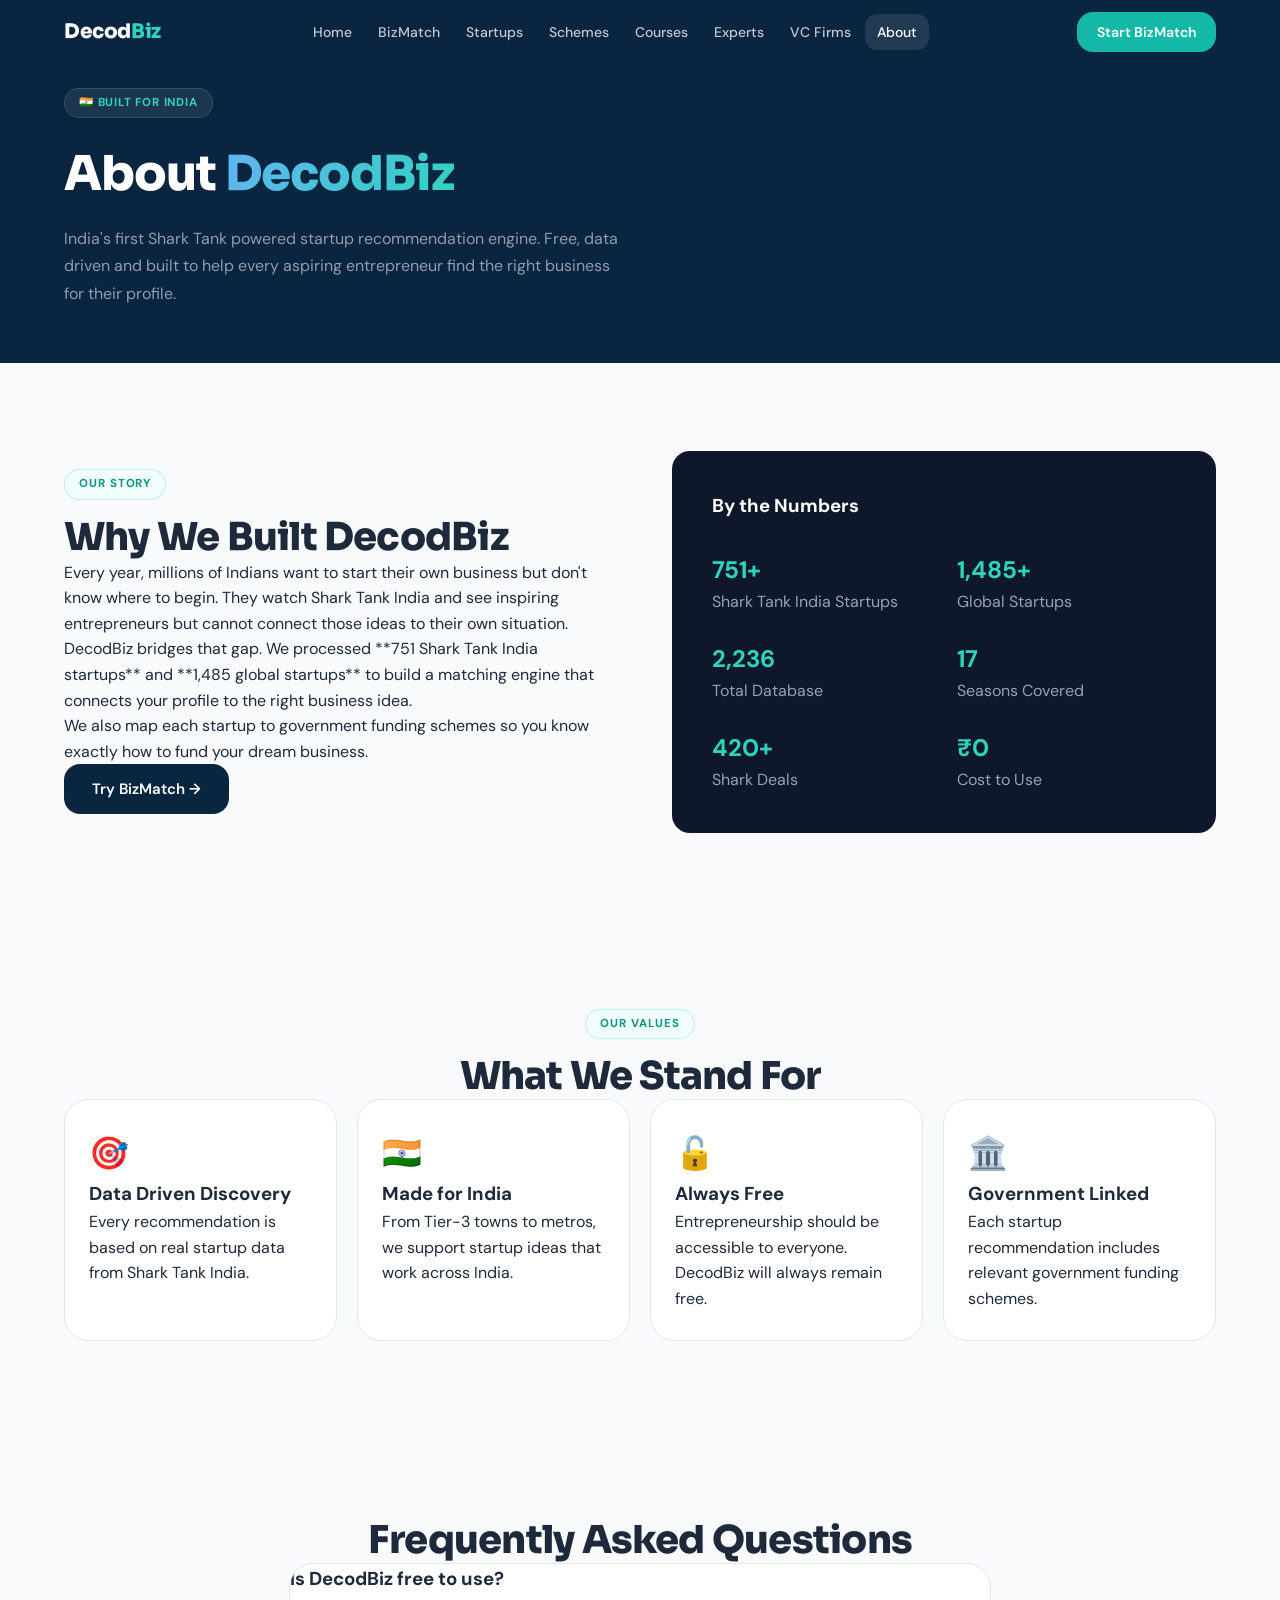
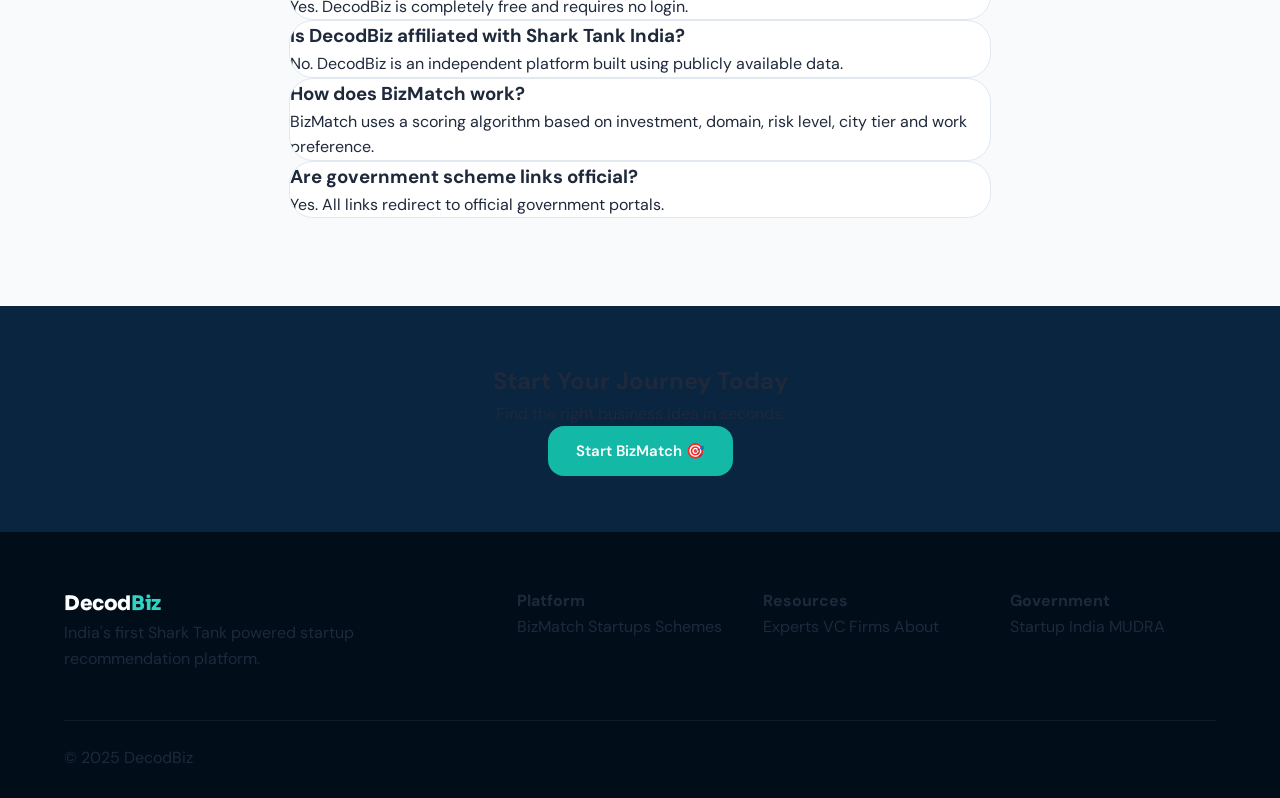
==== about.html @ 865d793d "Initial commit _ DecodBiz Project" ====
<!DOCTYPE html>
<html lang="en">
<head>
<meta charset="UTF-8">
<meta name="viewport" content="width=device-width, initial-scale=1.0">

<title>About DecodBiz</title>

<link rel="stylesheet" href="css/style.css">

</head>

<body>

<div id="loading-overlay" class="loading-overlay">
<div class="spinner"></div>
<div class="loading-text">Loading…</div>
</div>


<!-- NAVBAR -->

<nav id="navbar">

<div class="container nav-inner">

<a href="index.html" class="nav-logo font-display">Decod<span>Biz</span></a>

<div class="nav-links">
<a href="index.html" class="nav-link">Home</a>
<a href="bizmatch.html" class="nav-link">BizMatch</a>
<a href="startups.html" class="nav-link">Startups</a>
<a href="schemes.html" class="nav-link">Schemes</a>
<a href="courses.html" class="nav-link">Courses</a>
<a href="experts.html" class="nav-link">Experts</a>
<a href="vcs.html" class="nav-link">VC Firms</a>
<a href="about.html" class="nav-link active">About</a>
</div>

<div class="nav-cta">
<a href="bizmatch.html" class="btn btn-primary">Start BizMatch</a>
</div>

<button class="hamburger" aria-label="Menu">
<span></span>
<span></span>
<span></span>
</button>

</div>

</nav>


<!-- MOBILE MENU -->

<div id="mobile-menu" class="mobile-menu">

<a href="index.html" class="nav-link">Home</a>
<a href="bizmatch.html" class="nav-link">BizMatch</a>
<a href="startups.html" class="nav-link">Startups</a>
<a href="schemes.html" class="nav-link">Schemes</a>
<a href="courses.html" class="nav-link">Courses</a>
<a href="experts.html" class="nav-link">Experts</a>
<a href="vcs.html" class="nav-link">VC Firms</a>
<a href="about.html" class="nav-link active">About</a>

<a href="bizmatch.html" class="btn btn-primary" style="margin-top:8px">
Start BizMatch →
</a>

</div>


<!-- HERO -->

<section class="page-hero">

<div class="container">

<div class="page-hero-pill">🇮🇳 Built for India</div>

<h1 class="page-hero-title">
About <span class="gradient-text">DecodBiz</span>
</h1>

<p class="page-hero-sub">

India's first Shark Tank powered startup recommendation engine.
Free, data driven and built to help every aspiring entrepreneur
find the right business for their profile.

</p>

</div>

</section>



<!-- STORY -->

<section class="section">

<div class="container">

<div style="display:grid;grid-template-columns:1fr 1fr;gap:64px;align-items:center">

<div>

<div class="section-label">Our Story</div>

<h2 class="h2">Why We Built DecodBiz</h2>

<p>

Every year, millions of Indians want to start their own business but
don't know where to begin.

They watch Shark Tank India and see inspiring entrepreneurs
but cannot connect those ideas to their own situation.

</p>

<p>

DecodBiz bridges that gap.

We processed **751 Shark Tank India startups** and **1,485 global startups**
to build a matching engine that connects your profile to the
right business idea.

</p>

<p>

We also map each startup to government funding schemes so you
know exactly how to fund your dream business.

</p>

<a href="bizmatch.html" class="btn btn-navy">
Try BizMatch →
</a>

</div>



<!-- NUMBERS -->

<div style="background:#0f172a;border-radius:18px;padding:40px">

<h3 style="color:white;margin-bottom:30px">By the Numbers</h3>

<div style="display:grid;grid-template-columns:1fr 1fr;gap:25px">

<div>
<h2 style="color:#2dd4bf">751+</h2>
<p style="color:#94a3b8">Shark Tank India Startups</p>
</div>

<div>
<h2 style="color:#2dd4bf">1,485+</h2>
<p style="color:#94a3b8">Global Startups</p>
</div>

<div>
<h2 style="color:#2dd4bf">2,236</h2>
<p style="color:#94a3b8">Total Database</p>
</div>

<div>
<h2 style="color:#2dd4bf">17</h2>
<p style="color:#94a3b8">Seasons Covered</p>
</div>

<div>
<h2 style="color:#2dd4bf">420+</h2>
<p style="color:#94a3b8">Shark Deals</p>
</div>

<div>
<h2 style="color:#2dd4bf">₹0</h2>
<p style="color:#94a3b8">Cost to Use</p>
</div>

</div>

</div>

</div>

</div>

</section>



<!-- VALUES -->

<section class="section" style="background:#f8fafc">

<div class="container">

<div class="text-center">

<div class="section-label">Our Values</div>

<h2 class="h2">What We Stand For</h2>

</div>

<div class="cards-grid-4">


<div class="step-card">

<div style="font-size:2rem">🎯</div>

<h3>Data Driven Discovery</h3>

<p>
Every recommendation is based on real startup data from Shark Tank India.
</p>

</div>


<div class="step-card">

<div style="font-size:2rem">🇮🇳</div>

<h3>Made for India</h3>

<p>
From Tier-3 towns to metros, we support startup ideas that work across India.
</p>

</div>


<div class="step-card">

<div style="font-size:2rem">🔓</div>

<h3>Always Free</h3>

<p>
Entrepreneurship should be accessible to everyone.
DecodBiz will always remain free.
</p>

</div>


<div class="step-card">

<div style="font-size:2rem">🏛️</div>

<h3>Government Linked</h3>

<p>
Each startup recommendation includes relevant government funding schemes.
</p>

</div>


</div>

</div>

</section>



<!-- FAQ -->

<section class="section">

<div class="container" style="max-width:750px">

<h2 class="h2 text-center">Frequently Asked Questions</h2>


<div class="card">

<h3>Is DecodBiz free to use?</h3>

<p>
Yes. DecodBiz is completely free and requires no login.
</p>

</div>


<div class="card">

<h3>Is DecodBiz affiliated with Shark Tank India?</h3>

<p>
No. DecodBiz is an independent platform built using publicly available data.
</p>

</div>


<div class="card">

<h3>How does BizMatch work?</h3>

<p>
BizMatch uses a scoring algorithm based on investment,
domain, risk level, city tier and work preference.
</p>

</div>


<div class="card">

<h3>Are government scheme links official?</h3>

<p>
Yes. All links redirect to official government portals.
</p>

</div>


</div>

</section>



<!-- CTA -->

<section class="section-sm section-dark">

<div class="container text-center">

<h2>Start Your Journey Today</h2>

<p>Find the right business idea in seconds.</p>

<a href="bizmatch.html" class="btn btn-primary">
Start BizMatch 🎯
</a>

</div>

</section>



<!-- FOOTER -->

<footer>

<div class="container">

<div class="footer-grid">

<div>

<h3 class="nav-logo">Decod<span>Biz</span></h3>

<p>India's first Shark Tank powered startup recommendation platform.</p>

</div>


<div>

<h4>Platform</h4>

<a href="bizmatch.html">BizMatch</a>

<a href="startups.html">Startups</a>

<a href="schemes.html">Schemes</a>

</div>


<div>

<h4>Resources</h4>

<a href="experts.html">Experts</a>

<a href="vcs.html">VC Firms</a>

<a href="about.html">About</a>

</div>


<div>

<h4>Government</h4>

<a href="https://startupindia.gov.in" target="_blank">Startup India</a>

<a href="https://mudra.org.in" target="_blank">MUDRA</a>

</div>

</div>

<div class="footer-bottom">

© 2025 DecodBiz

</div>

</div>

</footer>


<script src="data/all_startups.js"></script>
<script src="js/ui.js"></script>

<script>

document.addEventListener("DOMContentLoaded", function(){

if(typeof hideLoader === "function"){
hideLoader();
}

})

</script>

</body>
</html>
---- css/style.css ----
/* ============================================================
   DecodBiz — Complete Design System
   Fintech-inspired: Deep Blue + Teal + White
   Font: Sora (display) + DM Sans (body)
   ============================================================ */

@import url('https://fonts.googleapis.com/css2?family=Sora:wght@300;400;500;600;700;800&family=DM+Sans:ital,opsz,wght@0,9..40,300;0,9..40,400;0,9..40,500;0,9..40,600;1,9..40,400&display=swap');

/* ── Reset ── */
*, *::before, *::after { box-sizing: border-box; margin: 0; padding: 0; }
html { scroll-behavior: smooth; font-size: 16px; }
body { font-family: 'DM Sans', sans-serif; background: #f8fafc; color: #1e293b; overflow-x: hidden; line-height: 1.6; }
img { max-width: 100%; display: block; }
a { text-decoration: none; color: inherit; }
button { cursor: pointer; border: none; background: none; font-family: inherit; }
input, select, textarea { font-family: inherit; }
ul { list-style: none; }

/* ── CSS Variables ── */
:root {
  --navy-950: #020d1a;
  --navy-900: #0A2540;
  --navy-800: #0d2e4d;
  --navy-700: #0f3d6e;
  --navy-600: #1a5294;
  --teal-600: #0d9488;
  --teal-500: #14b8a6;
  --teal-400: #2dd4bf;
  --teal-50:  #f0fdfa;
  --white: #ffffff;
  --slate-50:  #f8fafc;
  --slate-100: #f1f5f9;
  --slate-200: #e2e8f0;
  --slate-300: #cbd5e1;
  --slate-400: #94a3b8;
  --slate-500: #64748b;
  --slate-600: #475569;
  --slate-700: #334155;
  --slate-800: #1e293b;
  --emerald-50:  #ecfdf5;
  --emerald-100: #d1fae5;
  --emerald-600: #059669;
  --emerald-700: #047857;
  --amber-50:  #fffbeb;
  --amber-600: #d97706;
  --red-50:    #fef2f2;
  --red-600:   #dc2626;
  --blue-50:   #eff6ff;
  --blue-600:  #2563eb;
  --radius-sm: 8px;
  --radius-md: 12px;
  --radius-lg: 16px;
  --radius-xl: 20px;
  --radius-2xl: 24px;
  --radius-full: 9999px;
  --shadow-sm:   0 1px 3px rgba(10,37,64,.06), 0 1px 2px rgba(10,37,64,.04);
  --shadow-md:   0 4px 16px rgba(10,37,64,.08), 0 2px 6px rgba(10,37,64,.05);
  --shadow-lg:   0 12px 40px rgba(10,37,64,.12), 0 4px 16px rgba(10,37,64,.07);
  --shadow-blue: 0 8px 32px rgba(10,37,64,.30);
  --shadow-teal: 0 8px 32px rgba(20,184,166,.35);
  --transition: all 0.25s cubic-bezier(0.4,0,0.2,1);
}

/* ── Scrollbar ── */
::-webkit-scrollbar { width: 5px; }
::-webkit-scrollbar-track { background: var(--slate-100); }
::-webkit-scrollbar-thumb { background: var(--navy-900); border-radius: var(--radius-full); }
::selection { background: var(--teal-400); color: var(--white); }

/* ── Utility ── */
.container { max-width: 1200px; margin: 0 auto; padding: 0 24px; }
.section { padding: 88px 0; }
.section-sm { padding: 56px 0; }
.text-center { text-align: center; }
.font-display { font-family: 'Sora', sans-serif; }
.visually-hidden { position: absolute; width: 1px; height: 1px; overflow: hidden; clip: rect(0,0,0,0); }

/* ── Gradient text ── */
.gradient-text {
  background: linear-gradient(135deg, #64b3f4, var(--teal-400));
  -webkit-background-clip: text;
  -webkit-text-fill-color: transparent;
  background-clip: text;
}

/* ── Glass ── */
.glass {
  background: rgba(255,255,255,.08);
  backdrop-filter: blur(12px);
  -webkit-backdrop-filter: blur(12px);
  border: 1px solid rgba(255,255,255,.12);
}

/* ── Section label pill ── */
.section-label {
  display: inline-flex; align-items: center; gap: 6px;
  padding: 5px 14px;
  background: var(--teal-50); color: var(--teal-600);
  border: 1px solid rgba(20,184,166,.2);
  border-radius: var(--radius-full);
  font-size: 0.72rem; font-weight: 700;
  text-transform: uppercase; letter-spacing: .08em;
  margin-bottom: 14px;
}

/* ── Typography ── */
.h1 { font-family: 'Sora', sans-serif; font-size: clamp(2.5rem, 5vw, 4rem); font-weight: 800; line-height: 1.07; letter-spacing: -.02em; }
.h2 { font-family: 'Sora', sans-serif; font-size: clamp(1.75rem, 3vw, 2.5rem); font-weight: 800; line-height: 1.2; letter-spacing: -.02em; }
.h3 { font-family: 'Sora', sans-serif; font-size: 1.25rem; font-weight: 700; line-height: 1.3; }
.body-lg { font-size: 1.0625rem; line-height: 1.7; color: var(--slate-500); }
.body-sm { font-size: 0.875rem; line-height: 1.6; color: var(--slate-500); }

/* ── Buttons ── */
.btn { display: inline-flex; align-items: center; justify-content: center; gap: 8px; padding: 13px 28px; border-radius: var(--radius-lg); font-size: 0.9375rem; font-weight: 600; transition: var(--transition); white-space: nowrap; }
.btn-primary { background: var(--teal-500); color: var(--white); }
.btn-primary:hover { background: var(--teal-400); transform: translateY(-2px); box-shadow: var(--shadow-teal); }
.btn-navy { background: var(--navy-900); color: var(--white); }
.btn-navy:hover { background: var(--navy-700); transform: translateY(-2px); box-shadow: var(--shadow-blue); }
.btn-outline { background: transparent; color: var(--navy-900); border: 2px solid var(--slate-200); }
.btn-outline:hover { background: var(--slate-50); border-color: var(--slate-300); }
.btn-sm { padding: 9px 18px; font-size: 0.8125rem; border-radius: var(--radius-md); }
.btn-glass { background: rgba(255,255,255,.12); color: var(--white); border: 1px solid rgba(255,255,255,.2); }
.btn-glass:hover { background: rgba(255,255,255,.2); transform: translateY(-1px); }

/* ── Badge ── */
.badge { display: inline-flex; align-items: center; padding: 3px 9px; border-radius: var(--radius-full); font-size: 0.72rem; font-weight: 700; border: 1px solid transparent; }
.badge-low    { background: var(--emerald-50); color: var(--emerald-700); border-color: var(--emerald-100); }
.badge-medium { background: var(--amber-50); color: var(--amber-600); border-color: #fde68a; }
.badge-high   { background: var(--red-50); color: var(--red-600); border-color: #fecaca; }
.badge-deal   { background: var(--emerald-100); color: var(--emerald-700); border-color: var(--emerald-100); }
.badge-nodeal { background: var(--red-50); color: var(--red-600); border-color: #fecaca; }
.badge-domain { background: var(--blue-50); color: var(--blue-600); border-color: #bfdbfe; }
.badge-ghost  { background: rgba(255,255,255,.1); color: rgba(255,255,255,.85); border-color: rgba(255,255,255,.15); }

/* ── Cards ── */
.card { background: var(--white); border: 1px solid var(--slate-200); border-radius: var(--radius-2xl); overflow: hidden; transition: var(--transition); }
.card:hover { box-shadow: var(--shadow-lg); transform: translateY(-4px); }
.card-navy { background: var(--navy-900); border-color: rgba(255,255,255,.08); }
.card-p { padding: 24px; }
.card-p-lg { padding: 32px; }

/* ── Startup Logo avatar ── */
.startup-logo {
  flex-shrink: 0;
  display: flex; align-items: center; justify-content: center;
  font-family: 'Sora', sans-serif; font-weight: 800; color: var(--white);
  border-radius: var(--radius-lg);
}

/* ── Score ring ── */
.score-ring {
  position: relative; border-radius: 50%;
  display: flex; align-items: center; justify-content: center;
}
.score-ring-inner {
  border-radius: 50%; display: flex; flex-direction: column;
  align-items: center; justify-content: center;
  background: rgba(10,37,64,.88);
}
.score-value { font-family: 'Sora', sans-serif; font-weight: 800; color: var(--white); }
.score-label { font-size: 0.6rem; text-transform: uppercase; letter-spacing: .06em; color: rgba(255,255,255,.5); }

/* ── Skeleton ── */
.skeleton {
  background: linear-gradient(90deg, var(--slate-100) 25%, var(--slate-200) 50%, var(--slate-100) 75%);
  background-size: 400% 100%;
  animation: shimmer 1.4s ease infinite;
  border-radius: var(--radius-md);
}
@keyframes shimmer { 0% { background-position: 100% 0 } 100% { background-position: -100% 0 } }

/* ────────────────────────────────────────────────────────────
   NAVBAR
──────────────────────────────────────────────────────────── */
#navbar {
  position: fixed; top: 0; left: 0; right: 0; z-index: 1000;
  height: 64px;
  transition: var(--transition);
}
#navbar.scrolled {
  background: rgba(255,255,255,.96);
  backdrop-filter: blur(16px);
  box-shadow: 0 1px 0 var(--slate-200);
}
#navbar .nav-inner {
  height: 64px;
  display: flex; align-items: center; justify-content: space-between;
}
.nav-logo {
  font-family: 'Sora', sans-serif; font-weight: 800; font-size: 1.25rem;
  color: var(--white); letter-spacing: -.02em;
}
#navbar.scrolled .nav-logo { color: var(--navy-900); }
.nav-logo span { color: var(--teal-400); }
#navbar.scrolled .nav-logo span { color: var(--teal-500); }

.nav-links { display: flex; align-items: center; gap: 2px; }
.nav-link {
  padding: 7px 12px; border-radius: var(--radius-md);
  font-size: 0.875rem; font-weight: 500;
  color: rgba(255,255,255,.75); transition: var(--transition);
}
.nav-link:hover, .nav-link.active { color: var(--white); background: rgba(255,255,255,.1); }
#navbar.scrolled .nav-link { color: var(--slate-600); }
#navbar.scrolled .nav-link:hover, #navbar.scrolled .nav-link.active { color: var(--navy-900); background: var(--slate-100); }
#navbar.scrolled .nav-link.active { color: var(--teal-600); background: var(--teal-50); }

.nav-cta { margin-left: 8px; }
.nav-cta .btn { padding: 9px 20px; font-size: 0.875rem; }

.hamburger { display: none; flex-direction: column; gap: 5px; padding: 8px; cursor: pointer; }
.hamburger span { display: block; width: 22px; height: 2px; background: var(--white); border-radius: 2px; transition: var(--transition); }
#navbar.scrolled .hamburger span { background: var(--navy-900); }

.mobile-menu {
  display: none; position: fixed; top: 64px; left: 0; right: 0;
  background: var(--white); border-bottom: 1px solid var(--slate-200);
  padding: 12px 16px 16px; z-index: 999;
  box-shadow: var(--shadow-lg);
}
.mobile-menu.open { display: block; }
.mobile-menu .nav-link { display: block; color: var(--slate-700); padding: 10px 12px; margin-bottom: 2px; }
.mobile-menu .nav-link:hover { background: var(--slate-50); color: var(--navy-900); }
.mobile-menu .btn { width: 100%; margin-top: 8px; justify-content: center; }

/* ────────────────────────────────────────────────────────────
   HERO
──────────────────────────────────────────────────────────── */
.hero {
  min-height: 100vh;
  background: var(--navy-900);
  display: flex; align-items: center;
  position: relative; overflow: hidden;
  padding-top: 64px;
}
.hero-grid {
  position: absolute; inset: 0;
  background-image:
    linear-gradient(rgba(255,255,255,.025) 1px, transparent 1px),
    linear-gradient(90deg, rgba(255,255,255,.025) 1px, transparent 1px);
  background-size: 56px 56px;
}
.hero-glow-1 {
  position: absolute; top: 25%; right: 15%;
  width: 480px; height: 480px;
  background: radial-gradient(circle, rgba(20,184,166,.12) 0%, transparent 70%);
  pointer-events: none;
}
.hero-glow-2 {
  position: absolute; bottom: 20%; left: 10%;
  width: 320px; height: 320px;
  background: radial-gradient(circle, rgba(100,179,244,.08) 0%, transparent 70%);
  pointer-events: none;
}
.hero-content { position: relative; max-width: 720px; padding: 80px 0; }
.hero-pill {
  display: inline-flex; align-items: center; gap: 8px;
  padding: 6px 16px;
  background: rgba(255,255,255,.08); border: 1px solid rgba(255,255,255,.12);
  border-radius: var(--radius-full); color: var(--teal-400);
  font-size: 0.78rem; font-weight: 700; text-transform: uppercase; letter-spacing: .07em;
  margin-bottom: 24px;
}
.hero-title { color: var(--white); margin-bottom: 20px; }
.hero-sub { color: rgba(255,255,255,.6); font-size: 1.125rem; line-height: 1.7; margin-bottom: 36px; max-width: 520px; }
.hero-actions { display: flex; align-items: center; gap: 14px; flex-wrap: wrap; margin-bottom: 56px; }
.hero-stats { display: flex; gap: 40px; padding-top: 36px; border-top: 1px solid rgba(255,255,255,.08); flex-wrap: wrap; }
.hero-stat-num { font-family: 'Sora', sans-serif; font-weight: 800; font-size: 2rem; color: var(--white); line-height: 1; }
.hero-stat-label { font-size: 0.75rem; color: rgba(255,255,255,.45); text-transform: uppercase; letter-spacing: .07em; margin-top: 4px; }

/* ────────────────────────────────────────────────────────────
   STATS STRIP
──────────────────────────────────────────────────────────── */
.stats-strip { background: var(--navy-950); padding: 28px 0; }
.stats-strip-grid { display: grid; grid-template-columns: repeat(4, 1fr); gap: 0; }
.stats-strip-item { text-align: center; padding: 8px 0; }
.stats-strip-item + .stats-strip-item { border-left: 1px solid rgba(255,255,255,.06); }
.stat-big-num { font-family: 'Sora', sans-serif; font-weight: 800; font-size: 1.75rem; color: var(--white); }
.stat-big-label { font-size: 0.72rem; color: rgba(255,255,255,.4); text-transform: uppercase; letter-spacing: .07em; margin-top: 4px; }

/* ────────────────────────────────────────────────────────────
   HOW IT WORKS
──────────────────────────────────────────────────────────── */
.steps-grid { display: grid; grid-template-columns: repeat(4, 1fr); gap: 24px; margin-top: 56px; }
.step-card { background: var(--white); border: 1px solid var(--slate-200); border-radius: var(--radius-2xl); padding: 28px 24px; transition: var(--transition); }
.step-card:hover { box-shadow: var(--shadow-lg); transform: translateY(-4px); }
.step-num { font-family: 'Sora', sans-serif; font-weight: 800; font-size: 3rem; color: var(--slate-100); line-height: 1; margin-bottom: 16px; }
.step-icon { font-size: 1.75rem; margin-bottom: 12px; }
.step-title { font-family: 'Sora', sans-serif; font-weight: 700; font-size: 1rem; color: var(--navy-900); margin-bottom: 8px; }
.step-text { font-size: 0.875rem; color: var(--slate-500); line-height: 1.65; }

/* ────────────────────────────────────────────────────────────
   STARTUP CARDS
──────────────────────────────────────────────────────────── */
.startups-grid { display: grid; grid-template-columns: repeat(3, 1fr); gap: 20px; }
.startup-card { background: var(--white); border: 1px solid var(--slate-200); border-radius: var(--radius-2xl); overflow: hidden; display: flex; flex-direction: column; transition: var(--transition); }
.startup-card:hover { box-shadow: var(--shadow-lg); transform: translateY(-4px); border-color: var(--teal-400); }
.sc-body { padding: 20px; flex: 1; }
.sc-header { display: flex; gap: 12px; margin-bottom: 14px; }
.sc-meta { flex: 1; min-width: 0; }
.sc-name { font-family: 'Sora', sans-serif; font-weight: 700; font-size: 1rem; color: var(--navy-900); white-space: nowrap; overflow: hidden; text-overflow: ellipsis; }
.sc-city { font-size: 0.78rem; color: var(--slate-400); margin-top: 3px; }
.sc-badges { display: flex; gap: 6px; margin-top: 8px; flex-wrap: wrap; }
.sc-desc { font-size: 0.84rem; color: var(--slate-500); line-height: 1.6; display: -webkit-box; -webkit-line-clamp: 2; -webkit-box-orient: vertical; overflow: hidden; margin-bottom: 14px; }
.sc-data-grid { display: grid; grid-template-columns: 1fr 1fr; gap: 8px; padding: 12px; background: var(--slate-50); border-radius: var(--radius-lg); margin-bottom: 12px; }
.sc-data-item-label { font-size: 0.68rem; text-transform: uppercase; letter-spacing: .07em; font-weight: 600; color: var(--slate-400); margin-bottom: 2px; }
.sc-data-item-value { font-size: 0.84rem; font-weight: 600; color: var(--slate-800); }
.sc-tags { display: flex; gap: 5px; flex-wrap: wrap; }
.sc-tag { padding: 2px 7px; background: var(--slate-100); color: var(--slate-500); font-size: 0.68rem; font-weight: 600; border-radius: 5px; text-transform: uppercase; letter-spacing: .05em; }
.sc-footer { padding: 14px 20px; border-top: 1px solid var(--slate-100); display: flex; gap: 8px; }
.sc-footer .btn { flex: 1; font-size: 0.8125rem; padding: 9px 14px; }

/* ────────────────────────────────────────────────────────────
   RESULT CARDS (BizMatch)
──────────────────────────────────────────────────────────── */
.result-card { background: var(--white); border: 1px solid #dbeafe; border-radius: var(--radius-2xl); overflow: hidden; box-shadow: var(--shadow-md); margin-bottom: 20px; }
.result-card-header {
  background: linear-gradient(135deg, var(--navy-900) 0%, var(--navy-800) 100%);
  padding: 24px;
  display: flex; align-items: center; justify-content: space-between; gap: 20px; flex-wrap: wrap;
}
.result-card-info { display: flex; gap: 16px; align-items: flex-start; }
.rc-name { font-family: 'Sora', sans-serif; font-weight: 800; font-size: 1.25rem; color: var(--white); }
.rc-sub { font-size: 0.84rem; color: rgba(255,255,255,.55); margin-top: 4px; }
.rc-badges { display: flex; gap: 6px; margin-top: 8px; flex-wrap: wrap; }
.result-card-body { padding: 24px; }
.rc-data-grid { display: grid; grid-template-columns: repeat(6, 1fr); gap: 12px; padding: 16px; background: var(--slate-50); border-radius: var(--radius-xl); margin-bottom: 18px; }
.rc-data-label { font-size: 0.65rem; text-transform: uppercase; letter-spacing: .08em; font-weight: 700; color: var(--slate-400); margin-bottom: 4px; }
.rc-data-value { font-size: 0.875rem; font-weight: 600; color: var(--slate-800); }
.rc-sharks { display: flex; gap: 6px; flex-wrap: wrap; margin-bottom: 14px; align-items: center; }
.shark-chip { display: flex; align-items: center; gap: 5px; padding: 5px 10px; background: rgba(10,37,64,.06); border: 1px solid rgba(10,37,64,.08); color: var(--navy-900); font-size: 0.78rem; font-weight: 600; border-radius: var(--radius-full); }
.rc-desc { font-size: 0.875rem; color: var(--slate-600); line-height: 1.65; margin-bottom: 16px; }
.rc-why { background: #eff6ff; border: 1px solid #bfdbfe; border-radius: var(--radius-lg); padding: 14px 16px; margin-bottom: 16px; }
.rc-why-title { font-size: 0.72rem; font-weight: 700; text-transform: uppercase; letter-spacing: .07em; color: #1d4ed8; margin-bottom: 6px; }
.rc-why-text { font-size: 0.875rem; color: #1e40af; line-height: 1.6; }
.rc-reasons { display: flex; gap: 6px; flex-wrap: wrap; margin-bottom: 16px; }
.rc-reason { display: flex; align-items: center; gap: 5px; padding: 5px 10px; background: var(--teal-50); border: 1px solid rgba(20,184,166,.2); color: var(--teal-600); font-size: 0.78rem; font-weight: 500; border-radius: var(--radius-full); }
.rc-schemes-toggle { display: flex; align-items: center; justify-content: space-between; padding: 14px 16px; background: var(--slate-50); border: 1px solid var(--slate-200); border-radius: var(--radius-lg); cursor: pointer; transition: var(--transition); }
.rc-schemes-toggle:hover { background: var(--slate-100); }
.rc-schemes-toggle-title { font-size: 0.875rem; font-weight: 700; color: var(--slate-700); }
.rc-schemes-panel { padding: 16px 0 4px; }
.rc-schemes-grid { display: grid; grid-template-columns: repeat(3, 1fr); gap: 10px; }
.result-card-footer { padding: 16px 24px; border-top: 1px solid var(--slate-100); display: flex; gap: 10px; flex-wrap: wrap; }

/* ────────────────────────────────────────────────────────────
   GOVERNMENT SCHEMES
──────────────────────────────────────────────────────────── */
.schemes-grid { display: grid; grid-template-columns: repeat(3, 1fr); gap: 24px; }
.scheme-card { background: var(--white); border: 1px solid var(--slate-200); border-radius: var(--radius-2xl); padding: 28px; transition: var(--transition); display: flex; flex-direction: column; }
.scheme-card:hover { box-shadow: var(--shadow-lg); transform: translateY(-4px); border-color: var(--teal-400); }
.scheme-icon { font-size: 2.5rem; margin-bottom: 16px; }
.scheme-name { font-family: 'Sora', sans-serif; font-weight: 700; font-size: 1.125rem; color: var(--navy-900); margin-bottom: 8px; }
.scheme-amount { font-size: 0.875rem; font-weight: 700; color: var(--teal-600); margin-bottom: 10px; }
.scheme-desc { font-size: 0.875rem; color: var(--slate-500); line-height: 1.65; flex: 1; margin-bottom: 12px; }
.scheme-eligibility { font-size: 0.8rem; color: var(--slate-500); padding: 10px 12px; background: var(--slate-50); border-radius: var(--radius-md); margin-bottom: 14px; }
.scheme-benefits { margin-bottom: 18px; }
.scheme-benefit { display: flex; gap: 8px; align-items: flex-start; font-size: 0.84rem; color: var(--slate-600); margin-bottom: 6px; }
.scheme-benefit::before { content: '✓'; color: var(--teal-500); font-weight: 700; flex-shrink: 0; margin-top: 1px; }

/* compact scheme card (used in result cards) */
.scheme-card-compact { background: var(--white); border: 1px solid var(--slate-200); border-radius: var(--radius-lg); padding: 14px; transition: var(--transition); }
.scheme-card-compact:hover { border-color: var(--teal-400); box-shadow: var(--shadow-sm); }
.scc-header { display: flex; align-items: flex-start; gap: 8px; margin-bottom: 8px; }
.scc-icon { font-size: 1.25rem; flex-shrink: 0; }
.scc-name { font-size: 0.84rem; font-weight: 700; color: var(--slate-800); }
.scc-amount { font-size: 0.75rem; font-weight: 700; color: var(--teal-600); margin-top: 1px; }
.scc-desc { font-size: 0.78rem; color: var(--slate-500); line-height: 1.55; display: -webkit-box; -webkit-line-clamp: 2; -webkit-box-orient: vertical; overflow: hidden; margin-bottom: 10px; }

/* ────────────────────────────────────────────────────────────
   BIZMATCH FORM
──────────────────────────────────────────────────────────── */
.bizmatch-form { background: var(--white); border: 1px solid var(--slate-200); border-radius: var(--radius-2xl); padding: 36px; box-shadow: var(--shadow-md); max-width: 800px; margin: 0 auto; }
.form-grid { display: grid; grid-template-columns: 1fr 1fr; gap: 20px; margin-bottom: 28px; }
.form-group { display: flex; flex-direction: column; gap: 6px; }
.form-label { font-size: 0.875rem; font-weight: 600; color: var(--slate-700); }
.form-required { color: #dc2626; margin-left: 3px; }
.form-select, .form-input {
  padding: 13px 16px;
  border: 2px solid var(--slate-200);
  border-radius: var(--radius-lg);
  font-size: 0.9375rem;
  color: var(--slate-800);
  background: var(--white);
  transition: var(--transition);
  outline: none;
  -webkit-appearance: none;
  appearance: none;
  cursor: pointer;
}
.form-select {
  background-image: url("data:image/svg+xml,%3Csvg xmlns='http://www.w3.org/2000/svg' width='12' height='8' viewBox='0 0 12 8'%3E%3Cpath fill='%2394a3b8' d='M1 1l5 5 5-5'/%3E%3C/svg%3E");
  background-repeat: no-repeat;
  background-position: right 14px center;
  padding-right: 38px;
}
.form-select:focus, .form-input:focus { border-color: var(--teal-500); box-shadow: 0 0 0 3px rgba(20,184,166,.12); }
.form-submit-wrap { text-align: center; }
.btn-submit { padding: 15px 48px; font-size: 1rem; min-width: 260px; }

/* ────────────────────────────────────────────────────────────
   SEARCH + FILTERS (Startup Library)
──────────────────────────────────────────────────────────── */
.library-controls {
  position: sticky; top: 64px; z-index: 100;
  background: rgba(255,255,255,.96); backdrop-filter: blur(12px);
  border-bottom: 1px solid var(--slate-200);
  padding: 12px 0;
}
.controls-row { display: flex; gap: 10px; align-items: center; flex-wrap: wrap; }
.search-wrap { position: relative; flex: 1; min-width: 220px; }
.search-icon { position: absolute; left: 12px; top: 50%; transform: translateY(-50%); color: var(--slate-400); pointer-events: none; font-size: 0.9rem; }
.search-input {
  width: 100%; padding: 10px 10px 10px 36px;
  border: 2px solid var(--slate-200); border-radius: var(--radius-lg);
  font-size: 0.875rem; outline: none; transition: var(--transition);
}
.search-input:focus { border-color: var(--teal-500); box-shadow: 0 0 0 3px rgba(20,184,166,.1); }
.filter-select {
  padding: 9px 32px 9px 12px; font-size: 0.84rem;
  border: 2px solid var(--slate-200); border-radius: var(--radius-lg);
  outline: none; cursor: pointer; color: var(--slate-700);
  -webkit-appearance: none; appearance: none;
  background: var(--white) url("data:image/svg+xml,%3Csvg xmlns='http://www.w3.org/2000/svg' width='10' height='6' viewBox='0 0 10 6'%3E%3Cpath fill='%2394a3b8' d='M0 0l5 6 5-6z'/%3E%3C/svg%3E") no-repeat right 10px center;
  transition: var(--transition);
}
.filter-select:focus { border-color: var(--teal-500); }
.results-count { font-size: 0.84rem; color: var(--slate-500); white-space: nowrap; margin-left: auto; }

/* Pagination */
.pagination { display: flex; align-items: center; justify-content: center; gap: 6px; margin-top: 40px; flex-wrap: wrap; }
.page-btn { width: 38px; height: 38px; display: flex; align-items: center; justify-content: center; border-radius: var(--radius-md); font-size: 0.875rem; font-weight: 600; border: 2px solid var(--slate-200); color: var(--slate-600); transition: var(--transition); cursor: pointer; }
.page-btn:hover { border-color: var(--slate-300); background: var(--slate-50); }
.page-btn.active { background: var(--navy-900); color: var(--white); border-color: var(--navy-900); }
.page-btn.disabled { opacity: .35; pointer-events: none; }

/* ────────────────────────────────────────────────────────────
   COURSES / EXPERTS / VCs
──────────────────────────────────────────────────────────── */
.cards-grid { display: grid; grid-template-columns: repeat(3, 1fr); gap: 24px; }
.cards-grid-4 { display: grid; grid-template-columns: repeat(4, 1fr); gap: 20px; }
.cards-grid-2 { display: grid; grid-template-columns: repeat(2, 1fr); gap: 24px; }

.course-card { background: var(--white); border: 1px solid var(--slate-200); border-radius: var(--radius-2xl); overflow: hidden; display: flex; flex-direction: column; transition: var(--transition); }
.course-card:hover { box-shadow: var(--shadow-lg); transform: translateY(-4px); }
.course-card-top { padding: 24px 24px 16px; flex: 1; }
.course-card-bottom { padding: 14px 24px 20px; border-top: 1px solid var(--slate-100); display: flex; align-items: center; justify-content: space-between; }
.course-icon { font-size: 2rem; margin-bottom: 14px; }
.course-level { display: inline-flex; padding: 3px 9px; border-radius: var(--radius-full); font-size: 0.72rem; font-weight: 700; margin-bottom: 10px; }
.level-beginner { background: var(--emerald-50); color: var(--emerald-700); }
.level-intermediate { background: var(--amber-50); color: var(--amber-600); }
.level-advanced { background: #faf5ff; color: #7c3aed; }
.course-title { font-family: 'Sora', sans-serif; font-weight: 700; font-size: 1rem; color: var(--navy-900); margin-bottom: 6px; }
.course-instructor { font-size: 0.84rem; color: var(--slate-400); margin-bottom: 10px; }
.course-desc { font-size: 0.84rem; color: var(--slate-500); line-height: 1.6; }
.course-meta { display: flex; gap: 14px; margin-top: 12px; }
.course-meta-item { display: flex; align-items: center; gap: 5px; font-size: 0.78rem; color: var(--slate-500); }
.course-price { font-family: 'Sora', sans-serif; font-weight: 800; font-size: 1.25rem; color: var(--navy-900); }

.expert-card { background: var(--white); border: 1px solid var(--slate-200); border-radius: var(--radius-2xl); padding: 28px; transition: var(--transition); }
.expert-card:hover { box-shadow: var(--shadow-lg); transform: translateY(-4px); }
.expert-avatar { width: 64px; height: 64px; border-radius: var(--radius-xl); display: flex; align-items: center; justify-content: center; font-family: 'Sora', sans-serif; font-weight: 800; font-size: 1.25rem; color: var(--white); margin-bottom: 16px; }
.expert-name { font-family: 'Sora', sans-serif; font-weight: 700; font-size: 1.0625rem; color: var(--navy-900); }
.expert-title { font-size: 0.84rem; color: var(--slate-500); margin-top: 3px; margin-bottom: 10px; }
.expert-rating { display: flex; align-items: center; gap: 5px; font-size: 0.84rem; font-weight: 600; color: var(--slate-700); margin-bottom: 10px; }
.expert-chips { display: flex; gap: 5px; flex-wrap: wrap; margin-bottom: 12px; }
.expert-chip { padding: 3px 9px; background: var(--slate-100); color: var(--slate-600); font-size: 0.72rem; font-weight: 600; border-radius: var(--radius-full); }
.expert-bio { font-size: 0.84rem; color: var(--slate-500); line-height: 1.6; margin-bottom: 14px; }
.expert-price { font-family: 'Sora', sans-serif; font-weight: 800; color: var(--teal-600); font-size: 1.0625rem; margin-bottom: 14px; }

.vc-card { background: var(--white); border: 1px solid var(--slate-200); border-radius: var(--radius-2xl); padding: 28px; transition: var(--transition); display: flex; flex-direction: column; }
.vc-card:hover { box-shadow: var(--shadow-lg); transform: translateY(-4px); }
.vc-logo-box { width: 56px; height: 56px; border-radius: var(--radius-xl); display: flex; align-items: center; justify-content: center; font-family: 'Sora', sans-serif; font-weight: 800; font-size: 1.1rem; color: var(--white); margin-bottom: 16px; flex-shrink: 0; }
.vc-name { font-family: 'Sora', sans-serif; font-weight: 700; font-size: 1.0625rem; color: var(--navy-900); margin-bottom: 4px; }
.vc-invested { font-size: 0.875rem; font-weight: 700; color: var(--teal-600); margin-bottom: 8px; }
.vc-desc { font-size: 0.84rem; color: var(--slate-500); line-height: 1.6; flex: 1; margin-bottom: 14px; }
.vc-chips { display: flex; gap: 5px; flex-wrap: wrap; margin-bottom: 8px; }
.vc-chip { padding: 3px 9px; font-size: 0.72rem; font-weight: 600; border-radius: var(--radius-full); }
.vc-chip-stage { background: var(--blue-50); color: var(--blue-600); }
.vc-chip-sector { background: var(--slate-100); color: var(--slate-600); }
.vc-portfolio { margin-bottom: 16px; }
.vc-portfolio-title { font-size: 0.72rem; font-weight: 700; text-transform: uppercase; letter-spacing: .07em; color: var(--slate-400); margin-bottom: 6px; }
.vc-portfolio-chips { display: flex; gap: 5px; flex-wrap: wrap; }
.vc-portfolio-chip { padding: 3px 9px; background: var(--teal-50); color: var(--teal-600); font-size: 0.72rem; font-weight: 600; border-radius: var(--radius-full); }

/* ────────────────────────────────────────────────────────────
   TESTIMONIALS
──────────────────────────────────────────────────────────── */
.testimonial-card { background: var(--white); border: 1px solid var(--slate-200); border-radius: var(--radius-2xl); padding: 28px; transition: var(--transition); }
.testimonial-card:hover { box-shadow: var(--shadow-lg); }
.testimonial-stars { color: #fbbf24; font-size: 0.9rem; margin-bottom: 12px; }
.testimonial-text { font-size: 0.9375rem; color: var(--slate-600); line-height: 1.7; font-style: italic; margin-bottom: 18px; }
.testimonial-author { display: flex; align-items: center; gap: 10px; }
.testimonial-avatar { width: 40px; height: 40px; border-radius: 50%; display: flex; align-items: center; justify-content: center; font-weight: 700; font-size: 0.875rem; color: var(--white); }
.testimonial-name { font-weight: 600; font-size: 0.9rem; color: var(--slate-800); }
.testimonial-role { font-size: 0.78rem; color: var(--slate-400); }

/* ────────────────────────────────────────────────────────────
   LOADING SPINNER
──────────────────────────────────────────────────────────── */
.loading-overlay { position: fixed; inset: 0; background: var(--white); display: flex; flex-direction: column; align-items: center; justify-content: center; z-index: 9999; transition: opacity .4s ease; }
.loading-overlay.hidden { opacity: 0; pointer-events: none; }
.spinner { width: 44px; height: 44px; border: 3px solid var(--slate-200); border-top-color: var(--teal-500); border-radius: 50%; animation: spin .7s linear infinite; margin-bottom: 16px; }
@keyframes spin { to { transform: rotate(360deg); } }
.loading-text { font-size: 0.875rem; color: var(--slate-400); font-weight: 500; }

/* ────────────────────────────────────────────────────────────
   DARK SECTION (dark bg sections)
──────────────────────────────────────────────────────────── */
.section-dark { background: var(--navy-900); position: relative; overflow: hidden; }
.section-dark .section-label { background: rgba(20,184,166,.12); border-color: rgba(20,184,166,.25); color: var(--teal-400); }
.section-dark .h2 { color: var(--white); }
.section-dark .body-lg { color: rgba(255,255,255,.55); }

/* ────────────────────────────────────────────────────────────
   DOMAIN COLOR MAP (used via JS inline styles)
──────────────────────────────────────────────────────────── */
/* Colors assigned via JS — see ui.js DOMAIN_COLORS */

/* ────────────────────────────────────────────────────────────
   PAGE HERO (non-home pages)
──────────────────────────────────────────────────────────── */
.page-hero { background: var(--navy-900); padding: 88px 0 56px; position: relative; overflow: hidden; }
.page-hero .hero-grid { background-image: linear-gradient(rgba(255,255,255,.02) 1px,transparent 1px),linear-gradient(90deg,rgba(255,255,255,.02) 1px,transparent 1px); background-size: 56px 56px; }
.page-hero-pill { display: inline-flex; align-items: center; gap: 6px; padding: 5px 14px; background: rgba(255,255,255,.08); border: 1px solid rgba(255,255,255,.12); border-radius: var(--radius-full); color: var(--teal-400); font-size: 0.72rem; font-weight: 700; text-transform: uppercase; letter-spacing: .07em; margin-bottom: 18px; }
.page-hero-title { font-family: 'Sora', sans-serif; font-weight: 800; font-size: clamp(2rem, 4vw, 3rem); color: var(--white); letter-spacing: -.02em; margin-bottom: 12px; }
.page-hero-sub { font-size: 1rem; color: rgba(255,255,255,.55); max-width: 560px; line-height: 1.7; }

/* ────────────────────────────────────────────────────────────
   MISC + EMPTY STATES
──────────────────────────────────────────────────────────── */
.empty-state { text-align: center; padding: 64px 20px; }
.empty-icon { font-size: 3.5rem; margin-bottom: 16px; }
.empty-title { font-family: 'Sora', sans-serif; font-weight: 700; font-size: 1.25rem; color: var(--navy-900); margin-bottom: 8px; }
.empty-text { font-size: 0.9rem; color: var(--slate-500); max-width: 300px; margin: 0 auto; }

.divider { height: 1px; background: var(--slate-200); }
.text-teal { color: var(--teal-500); }
.text-navy { color: var(--navy-900); }
.mt-2 { margin-top: 8px; }
.mt-3 { margin-top: 12px; }
.mt-4 { margin-top: 16px; }
.mt-6 { margin-top: 24px; }
.mt-8 { margin-top: 32px; }
.mb-2 { margin-bottom: 8px; }
.mb-4 { margin-bottom: 16px; }
.gap-2 { gap: 8px; }
.flex { display: flex; }
.flex-wrap { flex-wrap: wrap; }
.items-center { align-items: center; }
.justify-between { justify-content: space-between; }

/* ────────────────────────────────────────────────────────────
   SCROLL ANIMATIONS
──────────────────────────────────────────────────────────── */
.reveal { opacity: 0; transform: translateY(28px); transition: opacity .55s ease, transform .55s ease; }
.reveal.visible { opacity: 1; transform: translateY(0); }
.reveal-delay-1 { transition-delay: .08s; }
.reveal-delay-2 { transition-delay: .16s; }
.reveal-delay-3 { transition-delay: .24s; }
.reveal-delay-4 { transition-delay: .32s; }

/* ────────────────────────────────────────────────────────────
   FOOTER
──────────────────────────────────────────────────────────── */
footer { background: var(--navy-950); padding: 56px 0 28px; }
.footer-grid { display: grid; grid-template-columns: 2fr 1fr 1fr 1fr; gap: 40px; margin-bottom: 48px; }
.footer-brand-desc { font-size: 0.875rem; color: rgba(255,255,255,.4); line-height: 1.7; margin-top: 12px; max-width: 260px; }
.footer-col-title { font-size: 0.72rem; font-weight: 700; text-transform: uppercase; letter-spacing: .09em; color: rgba(255,255,255,.3); margin-bottom: 16px; }
.footer-link { display: block; font-size: 0.875rem; color: rgba(255,255,255,.5); margin-bottom: 10px; transition: var(--transition); }
.footer-link:hover { color: var(--white); }
.footer-bottom { padding-top: 24px; border-top: 1px solid rgba(255,255,255,.06); display: flex; justify-content: space-between; align-items: center; flex-wrap: wrap; gap: 12px; }
.footer-copy { font-size: 0.78rem; color: rgba(255,255,255,.3); }
.footer-disclaimer { font-size: 0.72rem; color: rgba(255,255,255,.2); background: rgba(255,255,255,.05); padding: 4px 10px; border-radius: var(--radius-full); }

/* ────────────────────────────────────────────────────────────
   RESPONSIVE
──────────────────────────────────────────────────────────── */
@media (max-width: 1024px) {
  .steps-grid { grid-template-columns: repeat(2, 1fr); }
  .startups-grid { grid-template-columns: repeat(2, 1fr); }
  .schemes-grid { grid-template-columns: repeat(2, 1fr); }
  .rc-data-grid { grid-template-columns: repeat(3, 1fr); }
  .rc-schemes-grid { grid-template-columns: repeat(2, 1fr); }
  .footer-grid { grid-template-columns: 1fr 1fr; }
  .cards-grid-4 { grid-template-columns: repeat(2, 1fr); }
}
@media (max-width: 768px) {
  .nav-links, .nav-cta { display: none; }
  .hamburger { display: flex; }
  .steps-grid { grid-template-columns: 1fr; }
  .startups-grid { grid-template-columns: 1fr; }
  .schemes-grid { grid-template-columns: 1fr; }
  .cards-grid { grid-template-columns: 1fr; }
  .cards-grid-2 { grid-template-columns: 1fr; }
  .cards-grid-4 { grid-template-columns: 1fr; }
  .form-grid { grid-template-columns: 1fr; }
  .rc-data-grid { grid-template-columns: repeat(2, 1fr); }
  .rc-schemes-grid { grid-template-columns: 1fr; }
  .result-card-header { flex-direction: column; }
  .hero-stats { gap: 24px; }
  .stats-strip-grid { grid-template-columns: repeat(2, 1fr); }
  .stats-strip-item + .stats-strip-item { border-left: none; }
  .footer-grid { grid-template-columns: 1fr; gap: 24px; }
  .footer-bottom { flex-direction: column; text-align: center; }
  .controls-row { gap: 8px; }
  .results-count { margin-left: 0; width: 100%; }
}
@media (max-width: 480px) {
  .container { padding: 0 16px; }
  .hero-actions { flex-direction: column; }
  .hero-actions .btn { width: 100%; justify-content: center; }
  .bizmatch-form { padding: 24px 16px; }
}
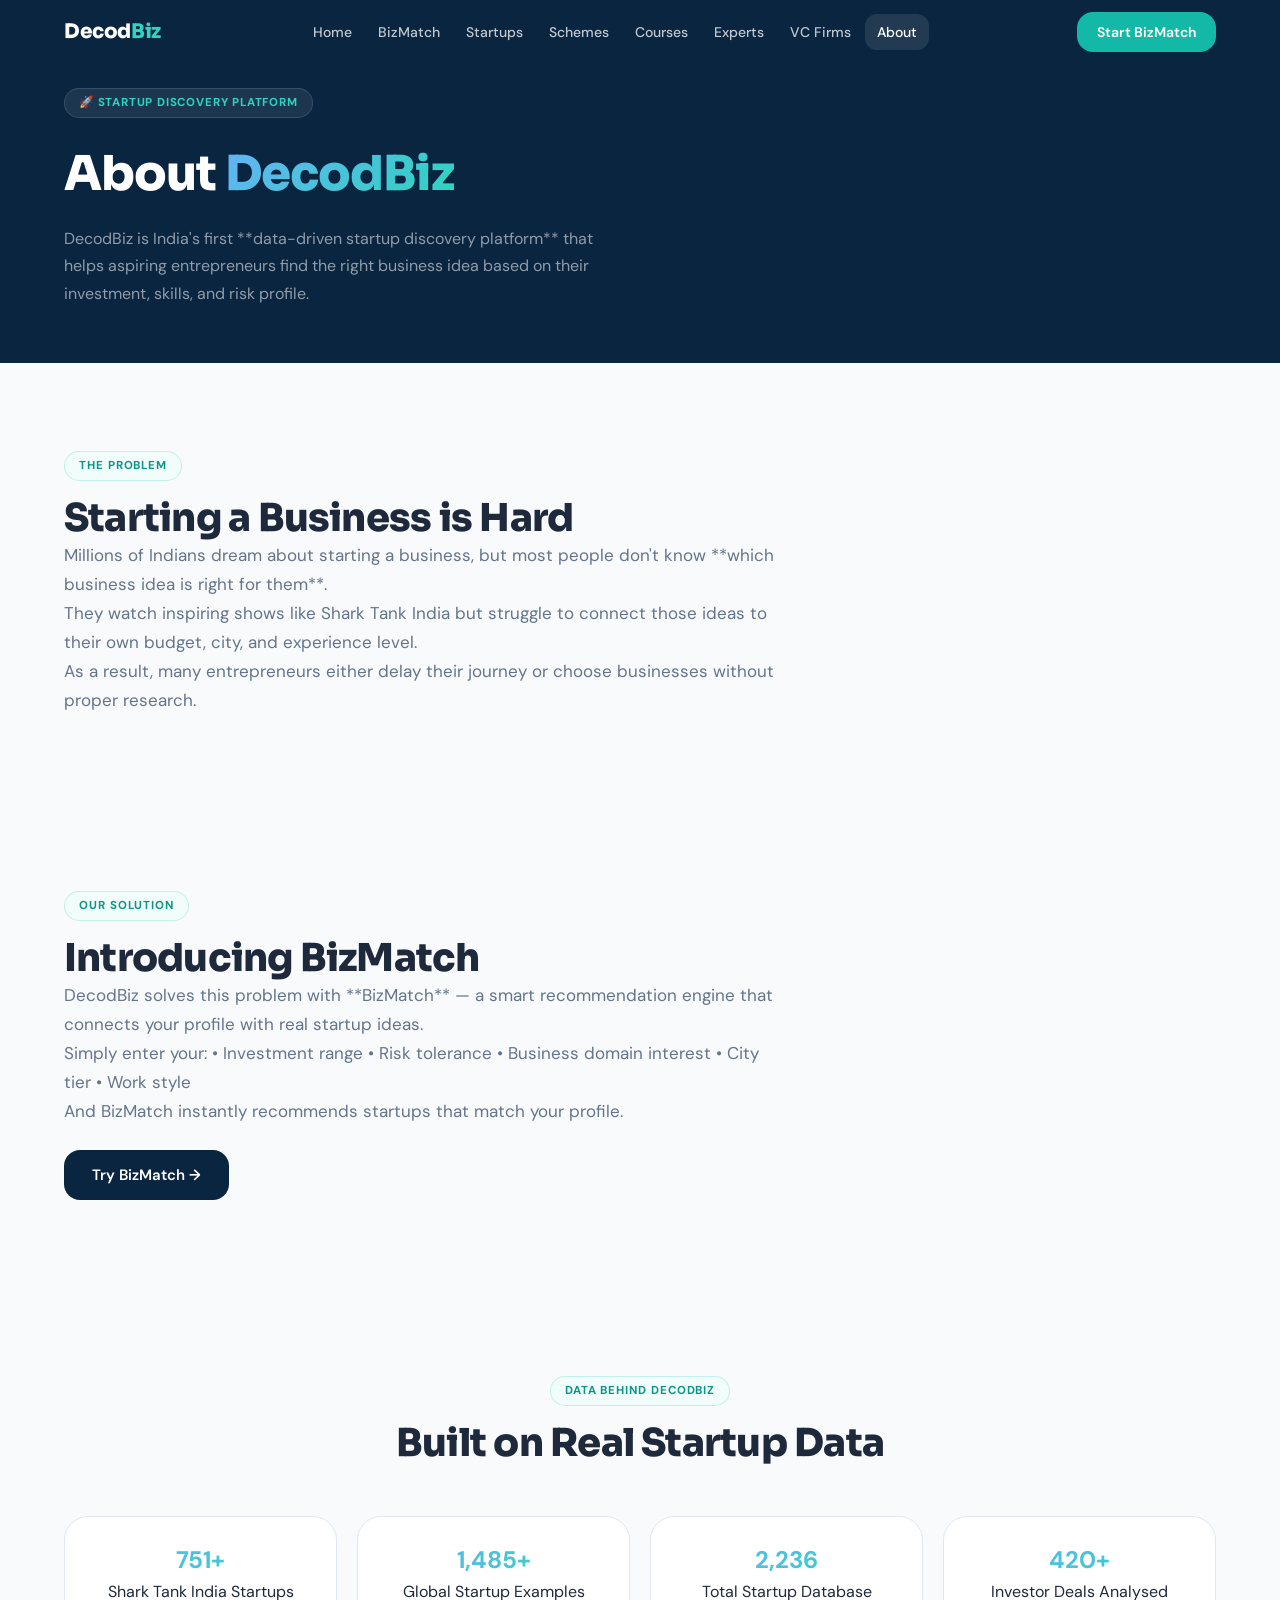
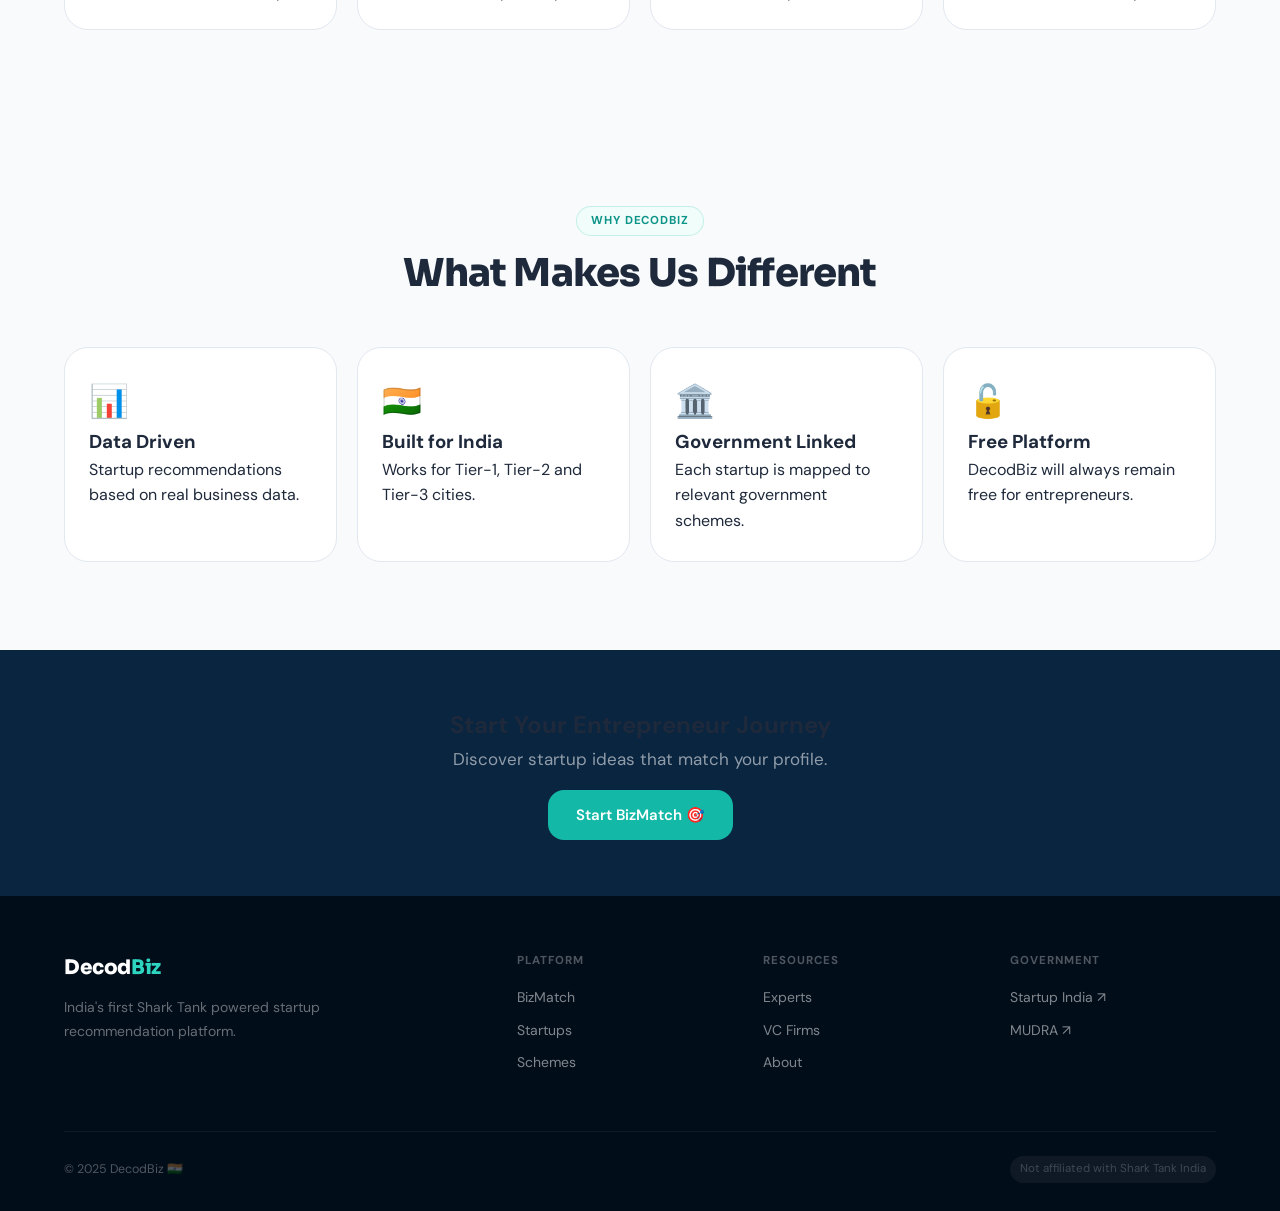
==== commit 080a6c25: "Updated experts, courses and about pages UI" ====
--- a/about.html
+++ b/about.html
@@ -1,6 +1,7 @@
 <!DOCTYPE html>
 <html lang="en">
 <head>
+
 <meta charset="UTF-8">
 <meta name="viewport" content="width=device-width, initial-scale=1.0">
 
@@ -11,6 +12,9 @@
 </head>
 
 <body>
+
+
+<!-- LOADER -->
 
 <div id="loading-overlay" class="loading-overlay">
 <div class="spinner"></div>
@@ -18,13 +22,16 @@
 </div>
 
 
+
 <!-- NAVBAR -->
 
 <nav id="navbar">
 
 <div class="container nav-inner">
 
-<a href="index.html" class="nav-logo font-display">Decod<span>Biz</span></a>
+<a href="index.html" class="nav-logo font-display">
+Decod<span>Biz</span>
+</a>
 
 <div class="nav-links">
 <a href="index.html" class="nav-link">Home</a>
@@ -38,10 +45,12 @@
 </div>
 
 <div class="nav-cta">
-<a href="bizmatch.html" class="btn btn-primary">Start BizMatch</a>
-</div>
-
-<button class="hamburger" aria-label="Menu">
+<a href="bizmatch.html" class="btn btn-primary">
+Start BizMatch
+</a>
+</div>
+
+<button class="hamburger">
 <span></span>
 <span></span>
 <span></span>
@@ -50,6 +59,7 @@
 </div>
 
 </nav>
+
 
 
 <!-- MOBILE MENU -->
@@ -72,347 +82,375 @@
 </div>
 
 
+
 <!-- HERO -->
 
 <section class="page-hero">
 
 <div class="container">
 
-<div class="page-hero-pill">🇮🇳 Built for India</div>
+<div class="page-hero-pill">
+🚀 Startup Discovery Platform
+</div>
 
 <h1 class="page-hero-title">
+
 About <span class="gradient-text">DecodBiz</span>
+
 </h1>
 
 <p class="page-hero-sub">
 
-India's first Shark Tank powered startup recommendation engine.
-Free, data driven and built to help every aspiring entrepreneur
-find the right business for their profile.
-
-</p>
-
-</div>
-
-</section>
-
-
-
-<!-- STORY -->
+DecodBiz is India's first **data-driven startup discovery platform**
+that helps aspiring entrepreneurs find the right business idea
+based on their investment, skills, and risk profile.
+
+</p>
+
+</div>
+
+</section>
+
+
+
+<!-- PROBLEM -->
 
 <section class="section">
 
 <div class="container">
 
-<div style="display:grid;grid-template-columns:1fr 1fr;gap:64px;align-items:center">
+<div style="max-width:720px">
+
+<div class="section-label">
+The Problem
+</div>
+
+<h2 class="h2">
+Starting a Business is Hard
+</h2>
+
+<p class="body-lg">
+
+Millions of Indians dream about starting a business,
+but most people don't know **which business idea is right for them**.
+
+</p>
+
+<p class="body-lg">
+
+They watch inspiring shows like Shark Tank India
+but struggle to connect those ideas to their own
+budget, city, and experience level.
+
+</p>
+
+<p class="body-lg">
+
+As a result, many entrepreneurs either delay their journey
+or choose businesses without proper research.
+
+</p>
+
+</div>
+
+</div>
+
+</section>
+
+
+
+<!-- SOLUTION -->
+
+<section class="section" style="background:var(--slate-50)">
+
+<div class="container">
+
+<div style="max-width:720px">
+
+<div class="section-label">
+Our Solution
+</div>
+
+<h2 class="h2">
+Introducing BizMatch
+</h2>
+
+<p class="body-lg">
+
+DecodBiz solves this problem with **BizMatch** —
+a smart recommendation engine that connects your
+profile with real startup ideas.
+
+</p>
+
+<p class="body-lg">
+
+Simply enter your:
+
+• Investment range  
+• Risk tolerance  
+• Business domain interest  
+• City tier  
+• Work style  
+
+</p>
+
+<p class="body-lg">
+
+And BizMatch instantly recommends startups
+that match your profile.
+
+</p>
+
+<a href="bizmatch.html" class="btn btn-navy mt-6">
+
+Try BizMatch →
+
+</a>
+
+</div>
+
+</div>
+
+</section>
+
+
+
+<!-- DATA -->
+
+<section class="section">
+
+<div class="container">
+
+<div class="text-center">
+
+<div class="section-label">
+Data Behind DecodBiz
+</div>
+
+<h2 class="h2">
+Built on Real Startup Data
+</h2>
+
+</div>
+
+
+<div class="cards-grid-4" style="margin-top:50px">
+
+
+<div class="card card-p text-center">
+<h2 class="gradient-text">751+</h2>
+<p>Shark Tank India Startups</p>
+</div>
+
+
+<div class="card card-p text-center">
+<h2 class="gradient-text">1,485+</h2>
+<p>Global Startup Examples</p>
+</div>
+
+
+<div class="card card-p text-center">
+<h2 class="gradient-text">2,236</h2>
+<p>Total Startup Database</p>
+</div>
+
+
+<div class="card card-p text-center">
+<h2 class="gradient-text">420+</h2>
+<p>Investor Deals Analysed</p>
+</div>
+
+
+</div>
+
+</div>
+
+</section>
+
+
+
+<!-- WHY DECODBIZ -->
+
+<section class="section" style="background:var(--slate-50)">
+
+<div class="container">
+
+<div class="text-center">
+
+<div class="section-label">
+Why DecodBiz
+</div>
+
+<h2 class="h2">
+What Makes Us Different
+</h2>
+
+</div>
+
+
+<div class="cards-grid-4" style="margin-top:50px">
+
+
+<div class="step-card">
+
+<div style="font-size:2rem">📊</div>
+
+<h3>Data Driven</h3>
+
+<p>
+Startup recommendations based on real business data.
+</p>
+
+</div>
+
+
+<div class="step-card">
+
+<div style="font-size:2rem">🇮🇳</div>
+
+<h3>Built for India</h3>
+
+<p>
+Works for Tier-1, Tier-2 and Tier-3 cities.
+</p>
+
+</div>
+
+
+<div class="step-card">
+
+<div style="font-size:2rem">🏛️</div>
+
+<h3>Government Linked</h3>
+
+<p>
+Each startup is mapped to relevant government schemes.
+</p>
+
+</div>
+
+
+<div class="step-card">
+
+<div style="font-size:2rem">🔓</div>
+
+<h3>Free Platform</h3>
+
+<p>
+DecodBiz will always remain free for entrepreneurs.
+</p>
+
+</div>
+
+
+</div>
+
+</div>
+
+</section>
+
+
+
+<!-- CTA -->
+
+<section class="section-sm section-dark">
+
+<div class="container text-center">
+
+<h2>
+Start Your Entrepreneur Journey
+</h2>
+
+<p class="body-lg">
+Discover startup ideas that match your profile.
+</p>
+
+<a href="bizmatch.html" class="btn btn-primary mt-4">
+
+Start BizMatch 🎯
+
+</a>
+
+</div>
+
+</section>
+
+
+
+<!-- FOOTER -->
+
+<footer>
+
+<div class="container">
+
+<div class="footer-grid">
 
 <div>
 
-<div class="section-label">Our Story</div>
-
-<h2 class="h2">Why We Built DecodBiz</h2>
-
-<p>
-
-Every year, millions of Indians want to start their own business but
-don't know where to begin.
-
-They watch Shark Tank India and see inspiring entrepreneurs
-but cannot connect those ideas to their own situation.
-
-</p>
-
-<p>
-
-DecodBiz bridges that gap.
-
-We processed **751 Shark Tank India startups** and **1,485 global startups**
-to build a matching engine that connects your profile to the
-right business idea.
-
-</p>
-
-<p>
-
-We also map each startup to government funding schemes so you
-know exactly how to fund your dream business.
-
-</p>
-
-<a href="bizmatch.html" class="btn btn-navy">
-Try BizMatch →
-</a>
-
-</div>
-
-
-
-<!-- NUMBERS -->
-
-<div style="background:#0f172a;border-radius:18px;padding:40px">
-
-<h3 style="color:white;margin-bottom:30px">By the Numbers</h3>
-
-<div style="display:grid;grid-template-columns:1fr 1fr;gap:25px">
+<h3 class="nav-logo">
+Decod<span>Biz</span>
+</h3>
+
+<p class="footer-brand-desc">
+
+India's first Shark Tank powered startup
+recommendation platform.
+
+</p>
+
+</div>
+
 
 <div>
-<h2 style="color:#2dd4bf">751+</h2>
-<p style="color:#94a3b8">Shark Tank India Startups</p>
-</div>
+
+<div class="footer-col-title">Platform</div>
+
+<a href="bizmatch.html" class="footer-link">BizMatch</a>
+<a href="startups.html" class="footer-link">Startups</a>
+<a href="schemes.html" class="footer-link">Schemes</a>
+
+</div>
+
 
 <div>
-<h2 style="color:#2dd4bf">1,485+</h2>
-<p style="color:#94a3b8">Global Startups</p>
-</div>
+
+<div class="footer-col-title">Resources</div>
+
+<a href="experts.html" class="footer-link">Experts</a>
+<a href="vcs.html" class="footer-link">VC Firms</a>
+<a href="about.html" class="footer-link">About</a>
+
+</div>
+
 
 <div>
-<h2 style="color:#2dd4bf">2,236</h2>
-<p style="color:#94a3b8">Total Database</p>
-</div>
-
-<div>
-<h2 style="color:#2dd4bf">17</h2>
-<p style="color:#94a3b8">Seasons Covered</p>
-</div>
-
-<div>
-<h2 style="color:#2dd4bf">420+</h2>
-<p style="color:#94a3b8">Shark Deals</p>
-</div>
-
-<div>
-<h2 style="color:#2dd4bf">₹0</h2>
-<p style="color:#94a3b8">Cost to Use</p>
-</div>
-
-</div>
-
-</div>
-
-</div>
-
-</div>
-
-</section>
-
-
-
-<!-- VALUES -->
-
-<section class="section" style="background:#f8fafc">
-
-<div class="container">
-
-<div class="text-center">
-
-<div class="section-label">Our Values</div>
-
-<h2 class="h2">What We Stand For</h2>
-
-</div>
-
-<div class="cards-grid-4">
-
-
-<div class="step-card">
-
-<div style="font-size:2rem">🎯</div>
-
-<h3>Data Driven Discovery</h3>
-
-<p>
-Every recommendation is based on real startup data from Shark Tank India.
-</p>
-
-</div>
-
-
-<div class="step-card">
-
-<div style="font-size:2rem">🇮🇳</div>
-
-<h3>Made for India</h3>
-
-<p>
-From Tier-3 towns to metros, we support startup ideas that work across India.
-</p>
-
-</div>
-
-
-<div class="step-card">
-
-<div style="font-size:2rem">🔓</div>
-
-<h3>Always Free</h3>
-
-<p>
-Entrepreneurship should be accessible to everyone.
-DecodBiz will always remain free.
-</p>
-
-</div>
-
-
-<div class="step-card">
-
-<div style="font-size:2rem">🏛️</div>
-
-<h3>Government Linked</h3>
-
-<p>
-Each startup recommendation includes relevant government funding schemes.
-</p>
-
-</div>
-
-
-</div>
-
-</div>
-
-</section>
-
-
-
-<!-- FAQ -->
-
-<section class="section">
-
-<div class="container" style="max-width:750px">
-
-<h2 class="h2 text-center">Frequently Asked Questions</h2>
-
-
-<div class="card">
-
-<h3>Is DecodBiz free to use?</h3>
-
-<p>
-Yes. DecodBiz is completely free and requires no login.
-</p>
-
-</div>
-
-
-<div class="card">
-
-<h3>Is DecodBiz affiliated with Shark Tank India?</h3>
-
-<p>
-No. DecodBiz is an independent platform built using publicly available data.
-</p>
-
-</div>
-
-
-<div class="card">
-
-<h3>How does BizMatch work?</h3>
-
-<p>
-BizMatch uses a scoring algorithm based on investment,
-domain, risk level, city tier and work preference.
-</p>
-
-</div>
-
-
-<div class="card">
-
-<h3>Are government scheme links official?</h3>
-
-<p>
-Yes. All links redirect to official government portals.
-</p>
-
-</div>
-
-
-</div>
-
-</section>
-
-
-
-<!-- CTA -->
-
-<section class="section-sm section-dark">
-
-<div class="container text-center">
-
-<h2>Start Your Journey Today</h2>
-
-<p>Find the right business idea in seconds.</p>
-
-<a href="bizmatch.html" class="btn btn-primary">
-Start BizMatch 🎯
-</a>
-
-</div>
-
-</section>
-
-
-
-<!-- FOOTER -->
-
-<footer>
-
-<div class="container">
-
-<div class="footer-grid">
-
-<div>
-
-<h3 class="nav-logo">Decod<span>Biz</span></h3>
-
-<p>India's first Shark Tank powered startup recommendation platform.</p>
-
-</div>
-
-
-<div>
-
-<h4>Platform</h4>
-
-<a href="bizmatch.html">BizMatch</a>
-
-<a href="startups.html">Startups</a>
-
-<a href="schemes.html">Schemes</a>
-
-</div>
-
-
-<div>
-
-<h4>Resources</h4>
-
-<a href="experts.html">Experts</a>
-
-<a href="vcs.html">VC Firms</a>
-
-<a href="about.html">About</a>
-
-</div>
-
-
-<div>
-
-<h4>Government</h4>
-
-<a href="https://startupindia.gov.in" target="_blank">Startup India</a>
-
-<a href="https://mudra.org.in" target="_blank">MUDRA</a>
-
-</div>
-
-</div>
+
+<div class="footer-col-title">Government</div>
+
+<a href="https://startupindia.gov.in" target="_blank" class="footer-link">
+Startup India ↗
+</a>
+
+<a href="https://mudra.org.in" target="_blank" class="footer-link">
+MUDRA ↗
+</a>
+
+</div>
+
+</div>
+
+
 
 <div class="footer-bottom">
 
-© 2025 DecodBiz
+<span class="footer-copy">
+© 2025 DecodBiz 🇮🇳
+</span>
+
+<span class="footer-disclaimer">
+Not affiliated with Shark Tank India
+</span>
 
 </div>
 
@@ -421,16 +459,16 @@
 </footer>
 
 
-<script src="data/all_startups.js"></script>
+
 <script src="js/ui.js"></script>
 
 <script>
 
 document.addEventListener("DOMContentLoaded", function(){
 
-if(typeof hideLoader === "function"){
-hideLoader();
-}
+initNavbar()
+initScrollReveal()
+hideLoader()
 
 })
 
